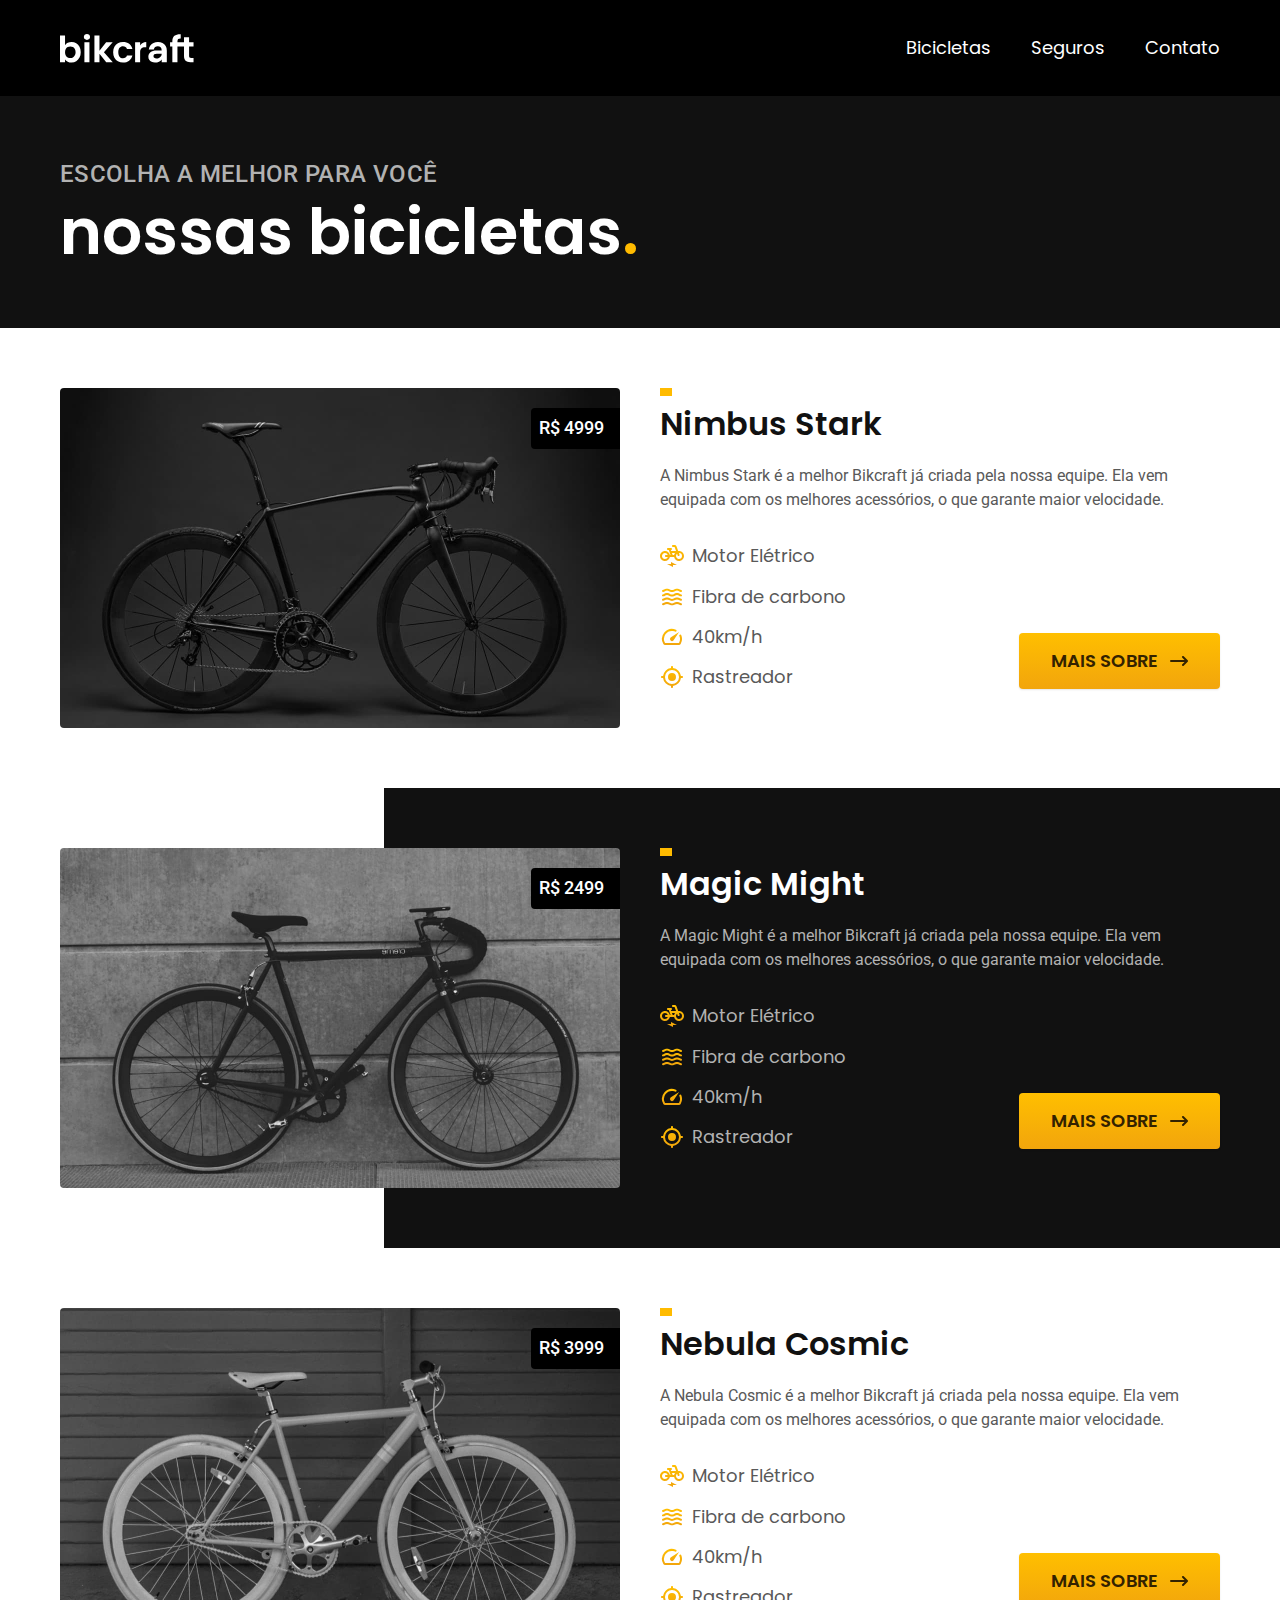
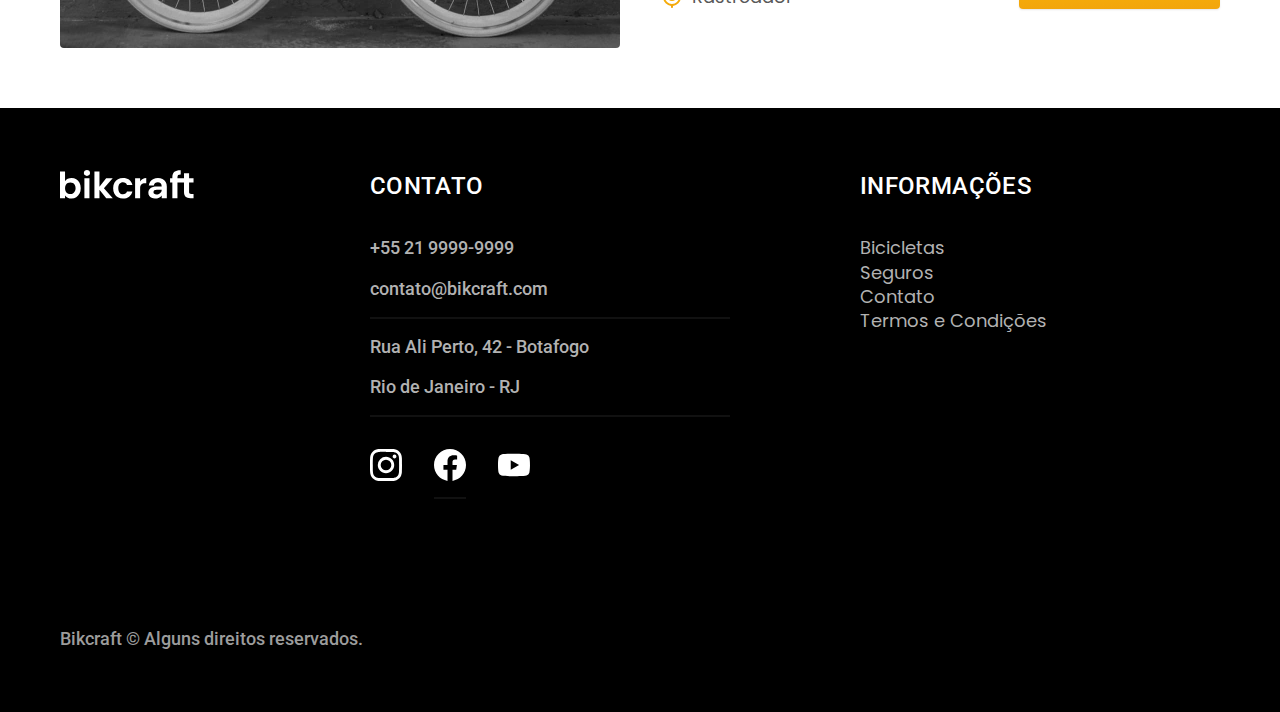
==== bicicletas.html @ e7eab982 "bicicletas-seguros" ====
<!DOCTYPE html>
<html lang="pt-BR">

<head>
  <meta charset="UTF-8">
  <meta name="viewport" content="width=device-width, initial-scale=1.0">
  <title>Bicicletas | Bikcraft - Bicicletas</title>
  <meta name="description" content="Bicicletas elétricas.">
  <link rel="stylesheet" href="./css/style.css">

  <link rel="preconnect" href="https://fonts.googleapis.com">
  <link rel="preconnect" href="https://fonts.gstatic.com" crossorigin>
  <link href="https://fonts.googleapis.com/css2?family=Merriweather:ital,wght@1,900&family=Poppins:wght@400;600&family=Roboto:wght@400;500&display=swap" rel="stylesheet">
</head>

<body id="bicicletas">
  <header class="header-bg">
    <div class="header container">
      <a href="./">
        <img src="./img/bikcraft.svg" alt="Bikcraft Logo"">
    </a>

    <nav aria-label=" primaria">
        <ul class="header-menu cor-0 font-1-m">
          <li><a href="./bicicletas.html">Bicicletas</a></li>
          <li><a href="./seguros.html">Seguros</a></li>
          <li><a href="./contato.html">Contato</a></li>
        </ul>
        </nav>
    </div>
  </header>

  <main>
    <div class="titulo-bg">
      <div class="titulo container">
        <p class="font-2-l-b cor-5">Escolha a melhor para você</p>
        <h1 class="font-1-xxl cor-0">nossas bicicletas<span class="cor-p1">.</span></h1>
      </div>
    </div>

    <div class="bicicletas container">
      <div class="bicicletas-imagem">
        <img src="./img/bicicletas/nimbus.jpg" alt="Bicicleta preta">
        <span class="font-2-m cor-0">R$ 4999</span>
      </div>
      <div class="bicicletas-conteudo">
        <h2 class="font-1-xl">Nimbus Stark</h2>
        <p class="font-2-s cor-8">A Nimbus Stark é a melhor Bikcraft já criada pela nossa equipe. Ela vem equipada com os melhores acessórios, o que garante maior velocidade.</p>
        <ul class="font-1-m cor-8">
          <li>
            <img src="./img/icones/eletrica.svg" alt="">
            Motor Elétrico
          </li>
          <li>
            <img src="./img/icones/carbono.svg" alt="">
            Fibra de carbono
          </li>
          <li>
            <img src="./img/icones/velocidade.svg" alt="">
            40km/h
          </li>
          <li>
            <img src="./img/icones/rastreador.svg" alt="">
            Rastreador
          </li>
        </ul>
        <a href="./bicicletas/nimbus.html" class="botao seta">Mais sobre</a>
      </div>
    </div>

    <div class="bicicletas-bg">
      <div class="bicicletas container">
        <div class="bicicletas-imagem">
          <img src="./img/bicicletas/magic.jpg" alt="Bicicleta preta">
          <span class="font-2-m cor-0">R$ 2499</span>
        </div>
        <div class="bicicletas-conteudo">
          <h2 class="font-1-xl cor-0">Magic Might</h2>
          <p class="font-2-s cor-5">A Magic Might é a melhor Bikcraft já criada pela nossa equipe. Ela vem equipada com os melhores acessórios, o que garante maior velocidade.</p>
          <ul class="font-1-m cor-5">
            <li>
              <img src="./img/icones/eletrica.svg" alt="">
              Motor Elétrico
            </li>
            <li>
              <img src="./img/icones/carbono.svg" alt="">
              Fibra de carbono
            </li>
            <li>
              <img src="./img/icones/velocidade.svg" alt="">
              40km/h
            </li>
            <li>
              <img src="./img/icones/rastreador.svg" alt="">
              Rastreador
            </li>
          </ul>
          <a href="./bicicletas/magic.html" class="botao seta">Mais sobre</a>
        </div>
      </div>
    </div>

    <div class="bicicletas container">
      <div class="bicicletas-imagem">
        <img src="./img/bicicletas/nebula.jpg" alt="Bicicleta branca">
        <span class="font-2-m cor-0">R$ 3999</span>
      </div>
      <div class="bicicletas-conteudo">
        <h2 class="font-1-xl">Nebula Cosmic</h2>
        <p class="font-2-s cor-8">A Nebula Cosmic é a melhor Bikcraft já criada pela nossa equipe. Ela vem equipada com os melhores acessórios, o que garante maior velocidade.</p>
        <ul class="font-1-m cor-8">
          <li>
            <img src="./img/icones/eletrica.svg" alt="">
            Motor Elétrico
          </li>
          <li>
            <img src="./img/icones/carbono.svg" alt="">
            Fibra de carbono
          </li>
          <li>
            <img src="./img/icones/velocidade.svg" alt="">
            40km/h
          </li>
          <li>
            <img src="./img/icones/rastreador.svg" alt="">
            Rastreador
          </li>
        </ul>
        <a href="./bicicletas/nebula.html" class="botao seta">Mais sobre</a>
      </div>
    </div>

  </main>

  <footer class="footer-bg">
    <div class="footer container">
      <img src="./img/bikcraft.svg" alt="">
      <div class="footer-contato">
        <h3 class="font-2-l-b cor-0">Contato</h3>
        <ul class="font-2-m cor-5">
          <li><a href="tel:+552199999999">+55 21 9999-9999</a></li>
          <li><a href="mailto:contato@bikcraft.com">contato@bikcraft.com</a></li>
          <li>
            <p>Rua Ali Perto, 42 - Botafogo</p>
          </li>
          <li>
            <p>Rio de Janeiro - RJ</p>
          </li>
        </ul>
        <ul class="footer-redes">
          <li><a href=""><img src="./img/redes/instagram.svg" alt="Instagram"></a></li>
          <li><a href=""><img src="./img/redes/facebook.svg" alt="Facebook"></a></li>
          <li><a href=""><img src="./img/redes/youtube.svg" alt="Youtube"></a></li>
        </ul>
      </div>
      <div class="footer-informações">
        <h3 class="font-2-l-b cor-0">Informações</h3>
        <nav aria-label="secundario">
          <ul class="font-1-m cor-5">
            <li><a href="./bicicletas.html">Bicicletas</a></li>
            <li><a href="./seguros.html">Seguros</a></li>
            <li><a href="./contato.html">Contato</a></li>
            <li><a href="./termos.html">Termos e Condições</a></li>
          </ul>
        </nav>
      </div>
      <p class="font-2-m cor-6 footer-copy">Bikcraft © Alguns direitos reservados.</p>
    </div>
  </footer>

</body>

</html>
---- css/style.css ----
@import './global/global.css';
@import './utilidades/tipografia.css';
@import './utilidades/cores.css';
@import './global/header.css';
@import './global/footer.css';
/*Utilidades*/
@import './utilidades/componentes.css';
/*Home*/
@import './home/introducao.css';
@import './home/tecnologia.css';
@import './home/parceiros.css';
@import './home/depoimento.css';
/*Biciletas*/
@import './bicicletas/bicicletas-lista.css';
@import './bicicletas/bicicletas.css';
/*Seguros*/
@import './seguros/seguros.css';
@import './seguros/vantagens.css';
@import './seguros/perguntas.css';
/*termos*/
@import './termos/termos.css';
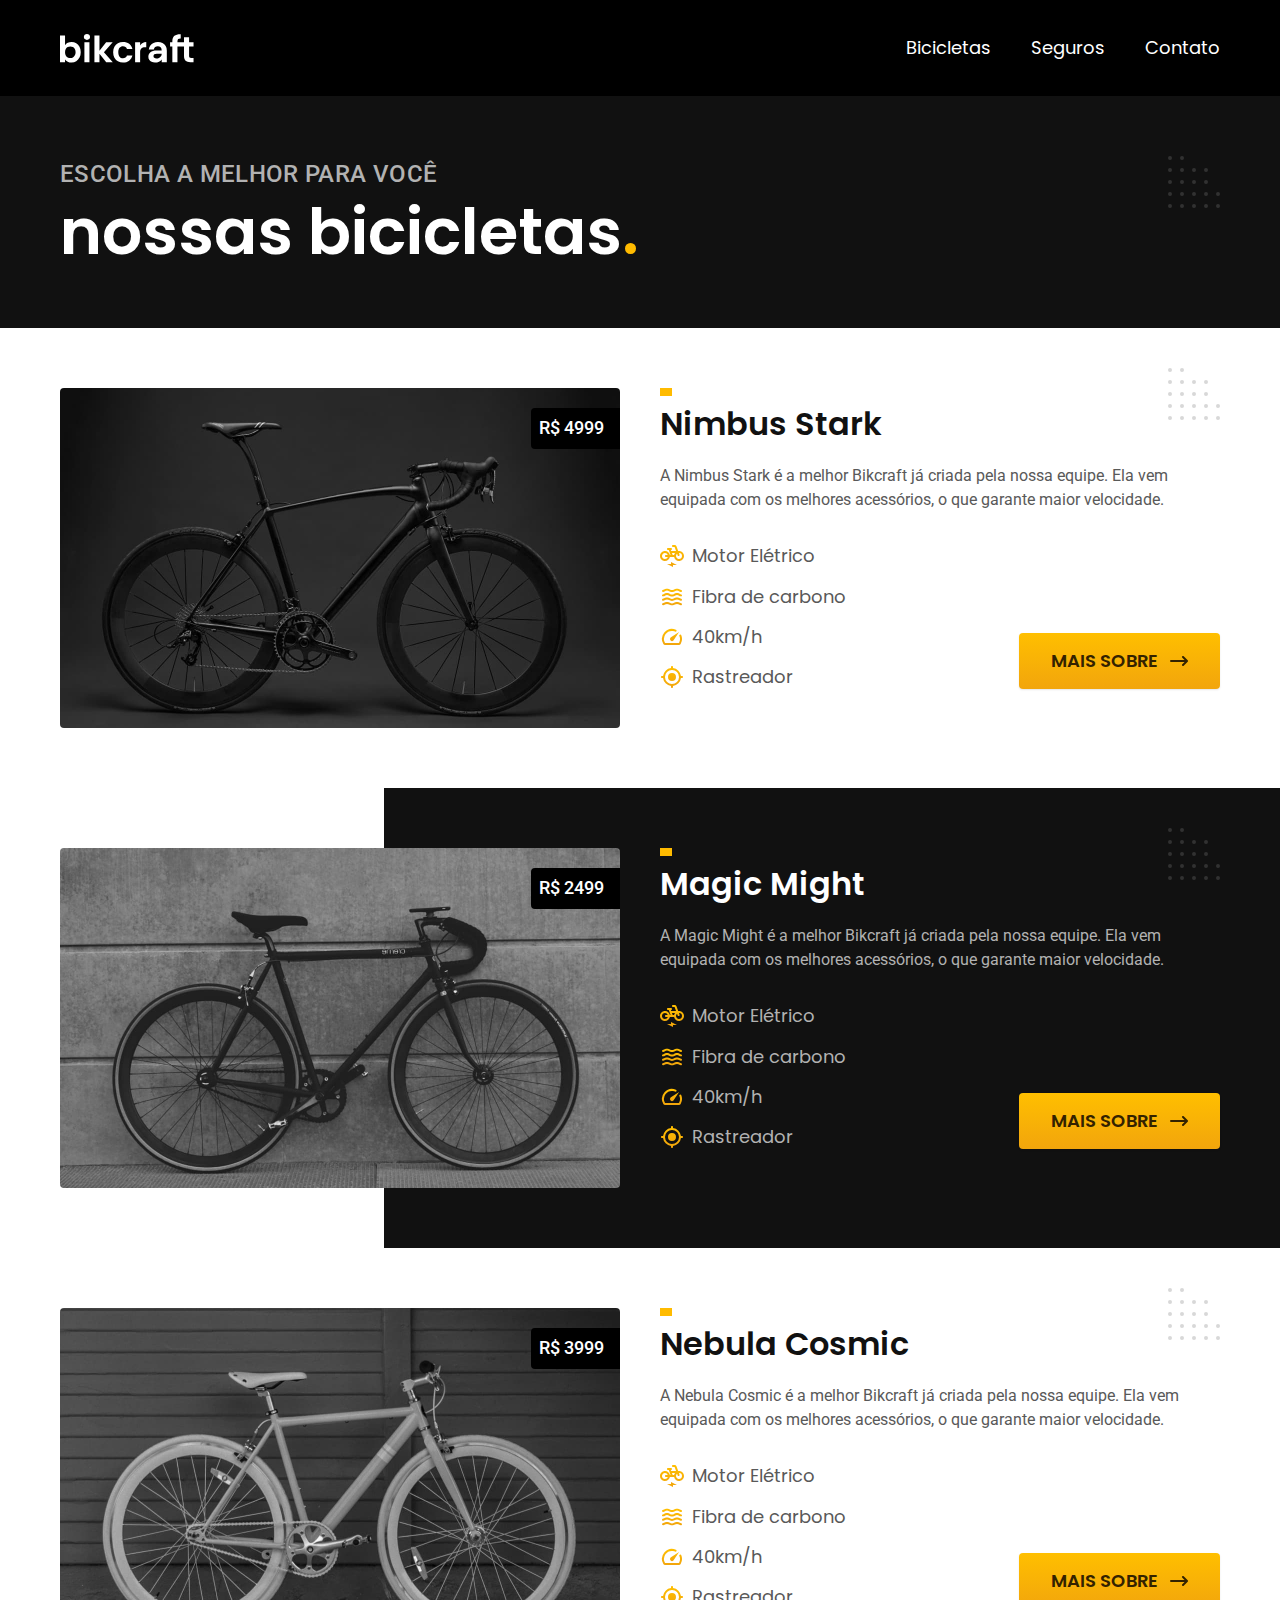
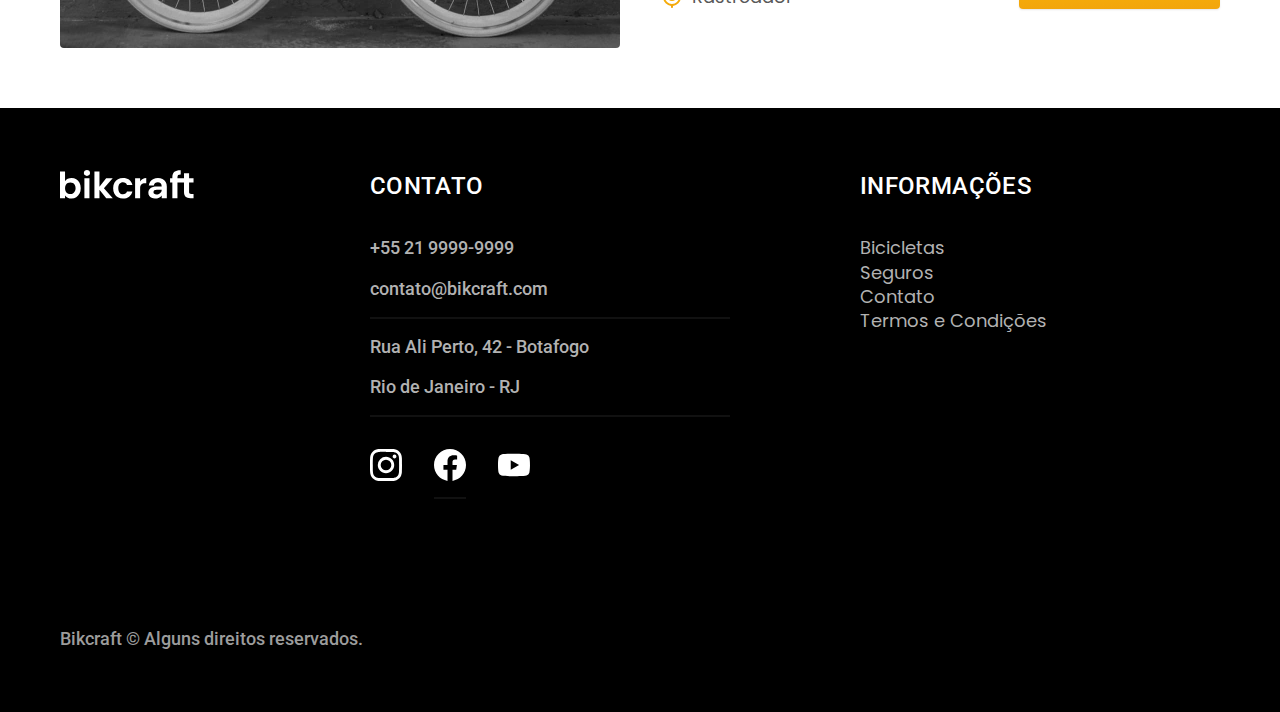
==== commit e77e443f: "fim-do-html" ====
--- a/bicicletas.html
+++ b/bicicletas.html
@@ -6,8 +6,8 @@
   <meta name="viewport" content="width=device-width, initial-scale=1.0">
   <title>Bicicletas | Bikcraft - Bicicletas</title>
   <meta name="description" content="Bicicletas elétricas.">
+  <link rel="preload" href="./css/style.css" as="style">
   <link rel="stylesheet" href="./css/style.css">
-
   <link rel="preconnect" href="https://fonts.googleapis.com">
   <link rel="preconnect" href="https://fonts.gstatic.com" crossorigin>
   <link href="https://fonts.googleapis.com/css2?family=Merriweather:ital,wght@1,900&family=Poppins:wght@400;600&family=Roboto:wght@400;500&display=swap" rel="stylesheet">
@@ -17,7 +17,7 @@
   <header class="header-bg">
     <div class="header container">
       <a href="./">
-        <img src="./img/bikcraft.svg" alt="Bikcraft Logo"">
+        <img src="./img/bikcraft.svg" alt="Bikcraft Logo" width="136" height="32">
     </a>
 
     <nav aria-label=" primaria">
@@ -40,7 +40,7 @@
 
     <div class="bicicletas container">
       <div class="bicicletas-imagem">
-        <img src="./img/bicicletas/nimbus.jpg" alt="Bicicleta preta">
+        <img src="./img/bicicletas/nimbus.jpg" alt="Bicicleta preta" width="1120" height="680">
         <span class="font-2-m cor-0">R$ 4999</span>
       </div>
       <div class="bicicletas-conteudo">
@@ -48,19 +48,19 @@
         <p class="font-2-s cor-8">A Nimbus Stark é a melhor Bikcraft já criada pela nossa equipe. Ela vem equipada com os melhores acessórios, o que garante maior velocidade.</p>
         <ul class="font-1-m cor-8">
           <li>
-            <img src="./img/icones/eletrica.svg" alt="">
+            <img src="./img/icones/eletrica.svg" alt="" width="32" height="32">
             Motor Elétrico
           </li>
           <li>
-            <img src="./img/icones/carbono.svg" alt="">
+            <img src="./img/icones/carbono.svg" alt="" width="32" height="32">
             Fibra de carbono
           </li>
           <li>
-            <img src="./img/icones/velocidade.svg" alt="">
+            <img src="./img/icones/velocidade.svg" alt="" width="32" height="32">
             40km/h
           </li>
           <li>
-            <img src="./img/icones/rastreador.svg" alt="">
+            <img src="./img/icones/rastreador.svg" alt="" width="32" height="32">
             Rastreador
           </li>
         </ul>
@@ -71,7 +71,7 @@
     <div class="bicicletas-bg">
       <div class="bicicletas container">
         <div class="bicicletas-imagem">
-          <img src="./img/bicicletas/magic.jpg" alt="Bicicleta preta">
+          <img src="./img/bicicletas/magic.jpg" alt="Bicicleta preta" width="1120" height="680">
           <span class="font-2-m cor-0">R$ 2499</span>
         </div>
         <div class="bicicletas-conteudo">
@@ -79,19 +79,19 @@
           <p class="font-2-s cor-5">A Magic Might é a melhor Bikcraft já criada pela nossa equipe. Ela vem equipada com os melhores acessórios, o que garante maior velocidade.</p>
           <ul class="font-1-m cor-5">
             <li>
-              <img src="./img/icones/eletrica.svg" alt="">
+              <img src="./img/icones/eletrica.svg" alt="" width="32" height="32">
               Motor Elétrico
             </li>
             <li>
-              <img src="./img/icones/carbono.svg" alt="">
+              <img src="./img/icones/carbono.svg" alt="" width="32" height="32">
               Fibra de carbono
             </li>
             <li>
-              <img src="./img/icones/velocidade.svg" alt="">
+              <img src="./img/icones/velocidade.svg" alt="" width="32" height="32">
               40km/h
             </li>
             <li>
-              <img src="./img/icones/rastreador.svg" alt="">
+              <img src="./img/icones/rastreador.svg" alt="" width="32" height="32">
               Rastreador
             </li>
           </ul>
@@ -102,7 +102,7 @@
 
     <div class="bicicletas container">
       <div class="bicicletas-imagem">
-        <img src="./img/bicicletas/nebula.jpg" alt="Bicicleta branca">
+        <img src="./img/bicicletas/nebula.jpg" alt="Bicicleta branca" width="1120" height="680">
         <span class="font-2-m cor-0">R$ 3999</span>
       </div>
       <div class="bicicletas-conteudo">
@@ -110,19 +110,19 @@
         <p class="font-2-s cor-8">A Nebula Cosmic é a melhor Bikcraft já criada pela nossa equipe. Ela vem equipada com os melhores acessórios, o que garante maior velocidade.</p>
         <ul class="font-1-m cor-8">
           <li>
-            <img src="./img/icones/eletrica.svg" alt="">
+            <img src="./img/icones/eletrica.svg" alt="" width="32" height="32">
             Motor Elétrico
           </li>
           <li>
-            <img src="./img/icones/carbono.svg" alt="">
+            <img src="./img/icones/carbono.svg" alt="" width="32" height="32">
             Fibra de carbono
           </li>
           <li>
-            <img src="./img/icones/velocidade.svg" alt="">
+            <img src="./img/icones/velocidade.svg" alt="" width="32" height="32">
             40km/h
           </li>
           <li>
-            <img src="./img/icones/rastreador.svg" alt="">
+            <img src="./img/icones/rastreador.svg" alt="" width="32" height="32">
             Rastreador
           </li>
         </ul>
@@ -134,7 +134,7 @@
 
   <footer class="footer-bg">
     <div class="footer container">
-      <img src="./img/bikcraft.svg" alt="">
+      <img src="./img/bikcraft.svg" alt="" width="136" height="32">
       <div class="footer-contato">
         <h3 class="font-2-l-b cor-0">Contato</h3>
         <ul class="font-2-m cor-5">
@@ -148,9 +148,9 @@
           </li>
         </ul>
         <ul class="footer-redes">
-          <li><a href=""><img src="./img/redes/instagram.svg" alt="Instagram"></a></li>
-          <li><a href=""><img src="./img/redes/facebook.svg" alt="Facebook"></a></li>
-          <li><a href=""><img src="./img/redes/youtube.svg" alt="Youtube"></a></li>
+          <li><a href=""><img src="./img/redes/instagram.svg" alt="Instagram" width="32" height="32"></a></li>
+          <li><a href=""><img src="./img/redes/facebook.svg" alt="Facebook" width="32" height="32"></a></li>
+          <li><a href=""><img src="./img/redes/youtube.svg" alt="Youtube" width="32" height="32"></a></li>
         </ul>
       </div>
       <div class="footer-informações">
--- a/css/style.css
+++ b/css/style.css
@@ -3,19 +3,36 @@
 @import './utilidades/cores.css';
 @import './global/header.css';
 @import './global/footer.css';
+
 /*Utilidades*/
 @import './utilidades/componentes.css';
+@import './utilidades/formulario.css';
+
 /*Home*/
 @import './home/introducao.css';
 @import './home/tecnologia.css';
 @import './home/parceiros.css';
 @import './home/depoimento.css';
+
 /*Biciletas*/
 @import './bicicletas/bicicletas-lista.css';
 @import './bicicletas/bicicletas.css';
+
+/*Bicicletas*/
+@import './bicicleta/bicicleta.css';
+@import './bicicleta/seguro.css';
+
 /*Seguros*/
 @import './seguros/seguros.css';
 @import './seguros/vantagens.css';
 @import './seguros/perguntas.css';
+
 /*termos*/
 @import './termos/termos.css';
+
+/*contato*/
+@import './contato/contato.css';
+@import './contato/lojas.css';
+
+/*orcamento*/
+@import './orcamento/orcamento.css';
--- a/css/style.css
+++ b/css/style.css
@@ -3,19 +3,36 @@
 @import './utilidades/cores.css';
 @import './global/header.css';
 @import './global/footer.css';
+
 /*Utilidades*/
 @import './utilidades/componentes.css';
+@import './utilidades/formulario.css';
+
 /*Home*/
 @import './home/introducao.css';
 @import './home/tecnologia.css';
 @import './home/parceiros.css';
 @import './home/depoimento.css';
+
 /*Biciletas*/
 @import './bicicletas/bicicletas-lista.css';
 @import './bicicletas/bicicletas.css';
+
+/*Bicicletas*/
+@import './bicicleta/bicicleta.css';
+@import './bicicleta/seguro.css';
+
 /*Seguros*/
 @import './seguros/seguros.css';
 @import './seguros/vantagens.css';
 @import './seguros/perguntas.css';
+
 /*termos*/
 @import './termos/termos.css';
+
+/*contato*/
+@import './contato/contato.css';
+@import './contato/lojas.css';
+
+/*orcamento*/
+@import './orcamento/orcamento.css';
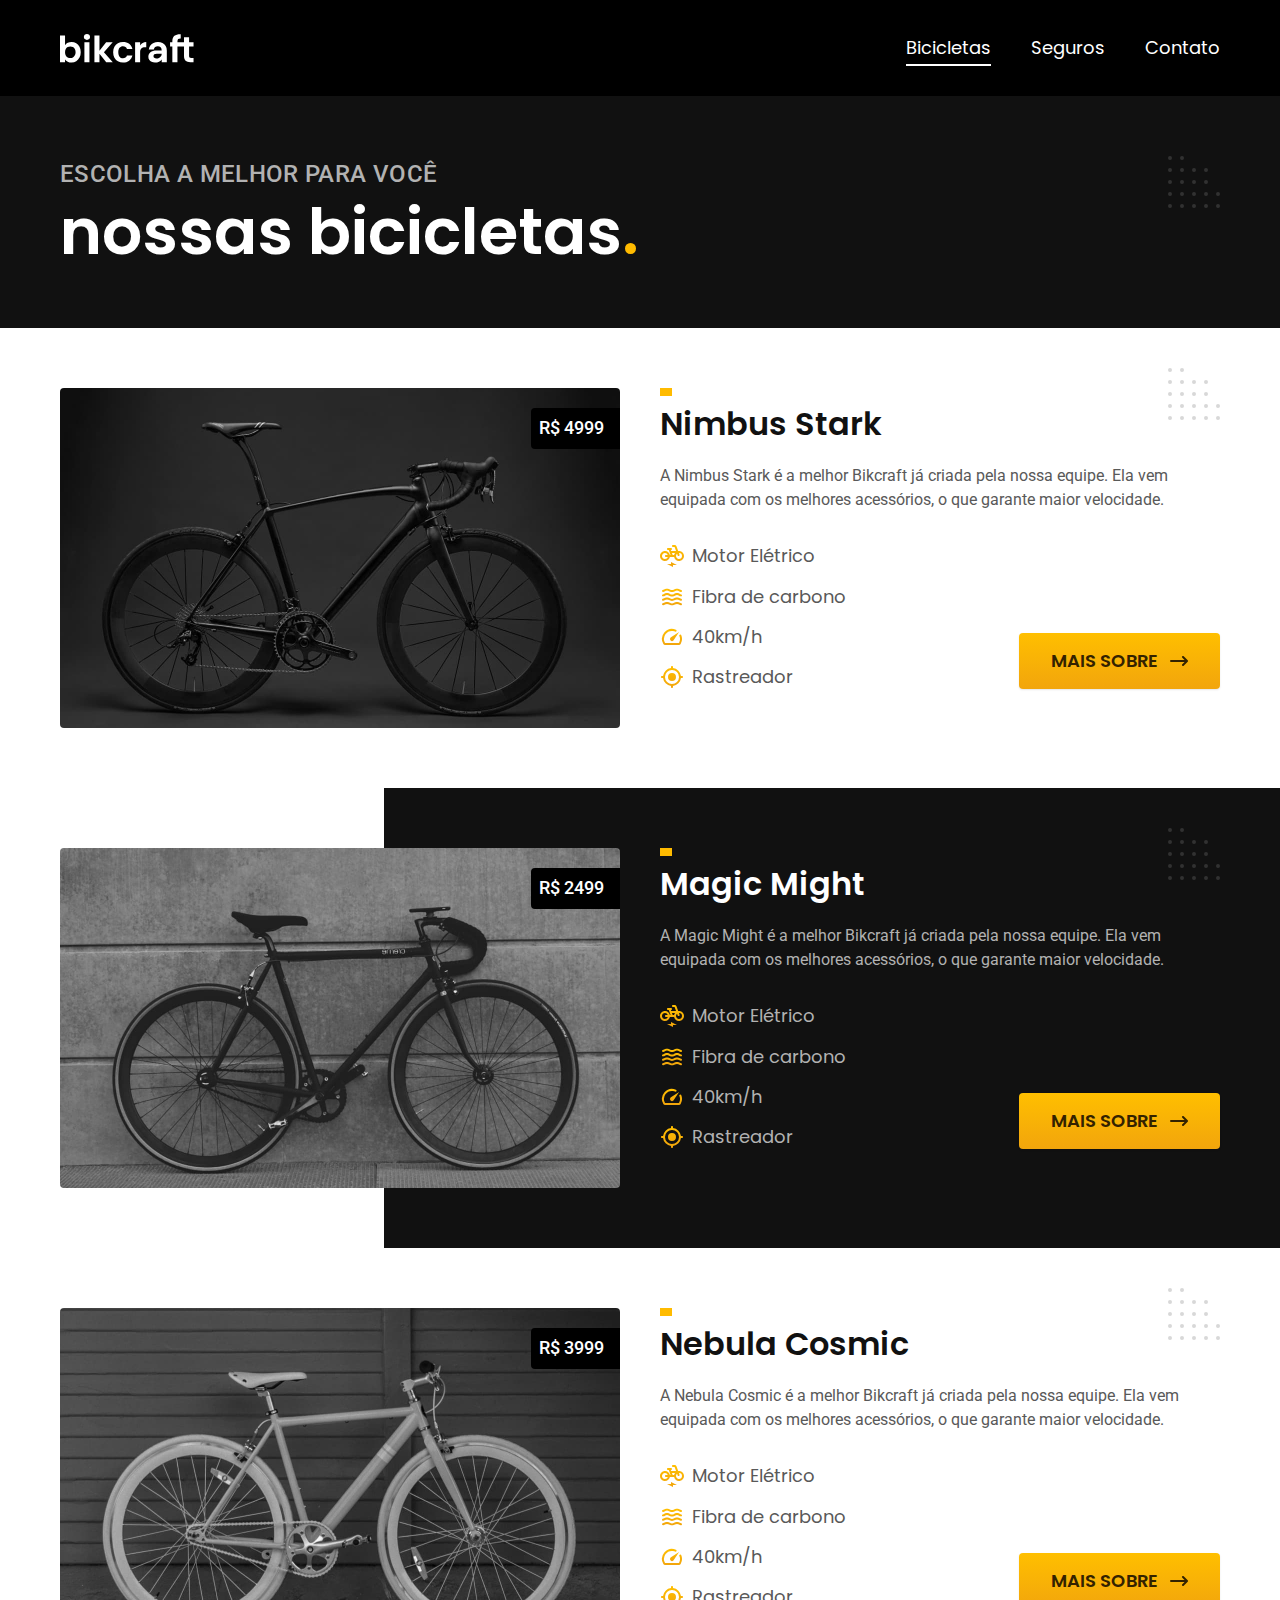
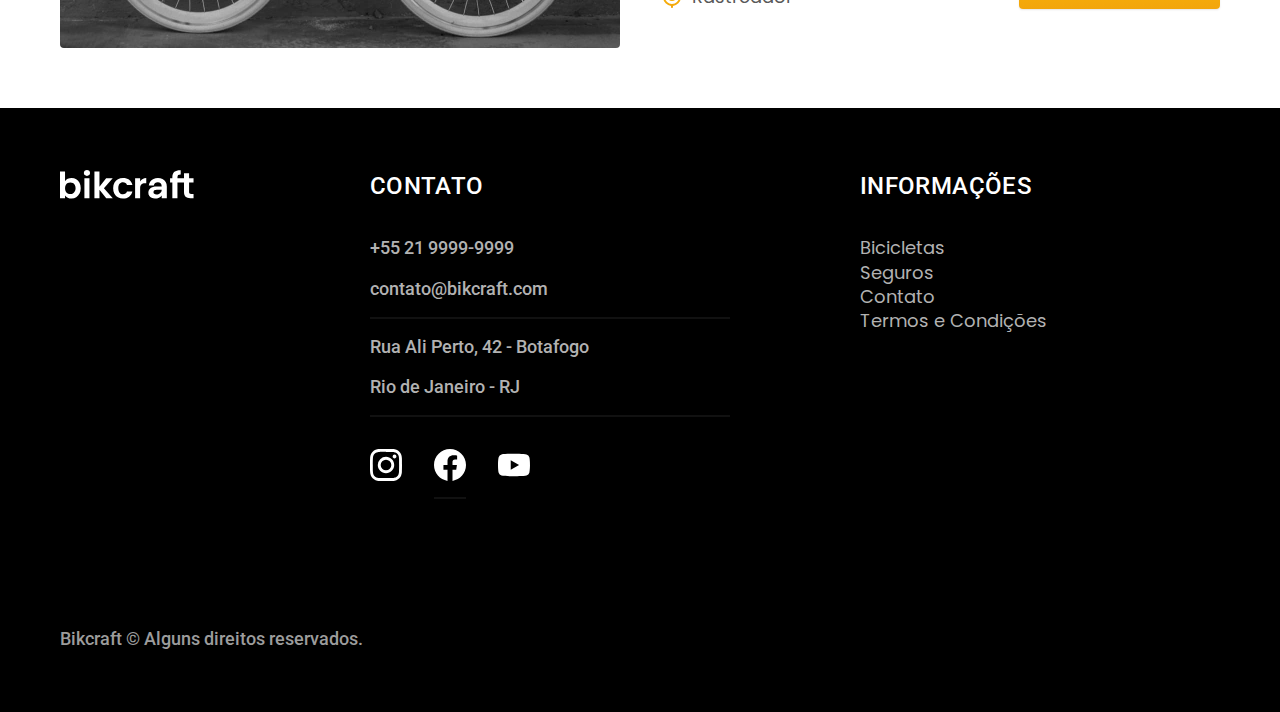
==== commit f7a7736a: "otimizado para producao" ====
--- a/bicicletas.html
+++ b/bicicletas.html
@@ -6,11 +6,13 @@
   <meta name="viewport" content="width=device-width, initial-scale=1.0">
   <title>Bicicletas | Bikcraft - Bicicletas</title>
   <meta name="description" content="Bicicletas elétricas.">
-  <link rel="preload" href="./css/style.css" as="style">
-  <link rel="stylesheet" href="./css/style.css">
+  <link rel="icon" href="./img/favicon.svg" type="image/svg+xml">
+  <link rel="preload" href="./css/style.min.css" as="style">
+  <link rel="stylesheet" href="./css/style.min.css">
   <link rel="preconnect" href="https://fonts.googleapis.com">
   <link rel="preconnect" href="https://fonts.gstatic.com" crossorigin>
   <link href="https://fonts.googleapis.com/css2?family=Merriweather:ital,wght@1,900&family=Poppins:wght@400;600&family=Roboto:wght@400;500&display=swap" rel="stylesheet">
+  <script>document.documentElement.classList.add('js');</script>
 </head>
 
 <body id="bicicletas">
@@ -18,15 +20,15 @@
     <div class="header container">
       <a href="./">
         <img src="./img/bikcraft.svg" alt="Bikcraft Logo" width="136" height="32">
-    </a>
+      </a>
 
-    <nav aria-label=" primaria">
+      <nav aria-label=" primaria">
         <ul class="header-menu cor-0 font-1-m">
           <li><a href="./bicicletas.html">Bicicletas</a></li>
           <li><a href="./seguros.html">Seguros</a></li>
           <li><a href="./contato.html">Contato</a></li>
         </ul>
-        </nav>
+      </nav>
     </div>
   </header>
 
@@ -168,6 +170,7 @@
     </div>
   </footer>
 
+  <script src="./js/script.js"></script>
 </body>
 
 </html>--- a/css/style.min.css
+++ b/css/style.min.css
@@ -0,0 +1 @@
+body{margin:0;font-family:Arial,Helvetica,sans-serif;color:#111}blockquote,dd,h1,h2,h3,h4,p,ul{margin:0;padding:0}ul{list-style:none}a{text-decoration:none;color:inherit}img{display:block;max-width:100%;height:auto}img[src$=".jpg"]{border-radius:4px}.font-1-xs{font:400 0.75rem/1.35 Poppins,sans-serif}.font-2-xs{font:400 0.875rem/1.43 Roboto,sans-serif}.font-1-s{font:400 1rem/1.5 Poppins,sans-serif}.font-2-s{font:400 1rem/1.5 Roboto,sans-serif}.font-1-m,.font-1-m-b{font:400 1.125rem/1.35 Poppins,sans-serif}.font-1-m-b{font-weight:600}.font-2-m{font:500 1.125rem/1.35 Roboto,sans-serif}.font-1-l{font:400 1.5rem/1.5 Poppins,sans-serif}.font-2-l,.font-2-l-b{font:400 1.5rem/1.5 Roboto,sans-serif}.font-2-l-b{font-weight:500;letter-spacing:.015em;text-transform:uppercase}.font-1-xl{font:600 2rem/1.25 Poppins,sans-serif}.font-2-xl{font:500 2rem/1.25 Roboto,sans-serif}.font-1-xxl{font:600 4rem/1.125 Poppins,sans-serif}@media (max-width:1200px){.font-1-xxl{font-size:3rem}.font-2-l,.font-2-l-b{font-size:1.125rem}}@media (max-width:800px){.font-1-xxl{font-size:2rem}.font-1-xl,.font-2-xl{font-size:1.5rem}}:root{--cor-0:#ffffff;--cor-1:#F7F7F7;--cor-2:#EDEDED;--cor-3:#DEDEDE;--cor-4:#CCCCCC;--cor-5:#b2b2b2;--cor-6:#9C9C9C;--cor-7:#717171;--cor-8:#595959;--cor-9:#404040;--cor-10:#2E2E2E;--cor-11:#111111;--cor-12:#000000;--cor-p1:#FFBB00;--cor-p2:#E4A30B;--cor-p3:#A66F00;--cor-p4:#664400;--cor-p5:#332200}.cor-0{color:var(--cor-0)}.cor-1{color:var(--cor-1)}.cor-2{color:var(--cor-2)}.cor-3{color:var(--cor-3)}.cor-4{color:var(--cor-4)}.cor-5{color:var(--cor-5)}.cor-6{color:var(--cor-6)}.cor-7{color:var(--cor-7)}.cor-8{color:var(--cor-8)}.cor-9{color:var(--cor-9)}.cor-10{color:var(--cor-10)}.cor-11{color:var(--cor-11)}.cor-12{color:var(--cor-12)}.cor-p1{color:var(--cor-p1)}.cor-p2{color:var(--cor-p2)}.cor-p3{color:var(--cor-p3)}.cor-p4{color:var(--cor-p4)}.cor-p5{color:var(--cor-p5)}.js .fadeInDown{transform:translate3d(0,-20px,0)}.js .fadeInUp{transform:translate3d(0,20px,0)}.js .fadeInRight{transform:translate3d(20px,0,0)}.js .fadeInLeft{transform:translate3d(-20px,0,0)}.js [data-anime]{opacity:0}.js .anime{opacity:1;transform:none;transition:transform .8s,opacity .8s}.header-bg{background-color:var(--cor-12)}.header{display:flex;justify-content:space-between;flex-wrap:wrap;gap:20px;align-items:center;padding-top:20px;padding-bottom:20px}.header-menu{display:flex;flex-wrap:wrap;gap:40px}.header-menu a{display:inline-block;padding:16px 0;position:relative}.header-menu a:after{content:"";display:block;width:0;height:2px;background:var(--cor-0);margin-top:4px;transition:.3s;position:absolute}.header-menu a.ativo::after,.header-menu a:hover::after{width:100%}@media (max-width:800px){.header-menu{gap:20px}.header-menu a{background-color:var(--cor-11);padding:12px 16px;border-radius:4px}.header-menu a:hover{background-color:var(--cor-10)}.header a:after{display:none}}@media (max-width:600px){.header-menu{gap:12px}.header-menu a{padding:8px 12px;font-size:.875}}.footer-bg{background:var(--cor-12)}.footer{display:grid;grid-template-columns:3fr 5fr 4fr;gap:40px;padding-top:60px;padding-bottom:60px}.footer h3{margin-bottom:32px}.footer-contato ul{margin-bottom:32px}.footer-contato li{margin-bottom:16px}.footer-contato li:nth-child(2n)::after{content:"";display:block;max-width:360px;height:2px;background-color:var(--cor-11);margin-top:16px}.footer-redes{display:flex;gap:32px}.footer a:hover{color:var(--cor-0)}.footer-copy{grid-column:1/-1;margin-top:40px}@media (max-width:800px){.footer>img{display:none}.footer{grid-template-columns:1fr 1fr}}@media (max-width:600px){.footer{grid-template-columns:1fr;gap:60px}.footer-copy{margin-top:0}}.container{box-sizing:border-box;padding-left:20px;padding-right:20px;max-width:1200px;margin-left:auto;margin-right:auto}.botao{display:inline-block;padding:16px 32px;background:linear-gradient(#ffbf00,#f2a50c);border-radius:4px;box-shadow:0 1px 2px rgba(0,0,0,.1);font:600 1.125rem/1.35 Poppins,sans-serif;text-transform:uppercase;color:var(--cor-p5);max-width:max-content;border:none;cursor:pointer}.botao:hover{background:linear-gradient(#ffb60d,#e59317)}.botao.secundario{background:var(--cor-10);color:var(--cor-2)}.botao.secundario:hover{background:var(--cor-9)}.botao.seta{display:flex;align-items:center}.botao.seta::after{content:"";display:inline-block;width:18px;height:10px;margin-left:12px;background-image:url('../img/icones/seta.svg');transition:transform .2s}.botao.seta:hover::after{transform:translateX(4px)}@media (max-width:600px){.botao{padding:12px 16px;font-size:1rem}}.link{display:inline-block;color:var(--cor-p1);font:500 1.5rem/1.5 Poppins,sans-serif;text-transform:uppercase}.link::after{content:"";display:block;width:100%;height:4px;background-color:currentColor}.link:hover{color:var(--cor-0)}.titulo-bg{padding-top:60px;padding-bottom:60px;background-color:var(--cor-11)}.titulo{background:url("../img/dec/top-right.svg") no-repeat top right 20px}.titulo p{margin-bottom:4px}@media (max-width:800px){.titulo{padding-top:40px;padding-bottom:40px}.titulo p{font-size:1rem;text-transform:lowercase;font-weight:400}}.form{display:grid;grid-template-columns:1fr 1fr;gap:20px}.form label{display:block;font:600 1rem/1.5 Poppins,sans-serif;margin-bottom:4px}.form .col-2{grid-column:span 2}.form input[type=email],.form input[type=text],.form textarea{font:400 1rem/1.5 Roboto,arial;background:var(--cor-1);border:1px solid var(--cor-2);padding:12px;border-radius:4px;width:100%;box-sizing:border-box}.form input[type=email]:focus,.form input[type=text]:focus,.form textarea:focus{outline:0;border-color:var(--cor-p1);background:var(--cor-0);box-shadow:0 0 2px #fea}@media (max-width:600px){.form{grid-template-columns:1fr}.form .col-2{grid-column:1}}.introducao-bg{background:var(--cor-12) url("../img/dec/bottom-left.svg") no-repeat bottom 160px left 20px;color:var(--cor-0);box-shadow:inset 0 -120px var(--cor-0)}.introducao{display:grid;grid-template-columns:1fr 1fr;gap:0 40px}.introducao-conteudo{align-self:flex-end;padding-bottom:200px}.introducao img{height:100%;width:100%;object-fit:cover;border-radius:4px}.introducao h1{margin-bottom:32px}.introducao p{color:var(--cor-5);margin-bottom:20px}@media (max-width:800px){.introducao-bg{background-color:var(--cor-11);padding-top:40px;box-sizing:inset 0 -60px var(--cor-0)}.introducao{grid-template-columns:1fr;gap:32px}.introducao-conteudo{padding-bottom:0}.introducao h1{margin-bottom:16px}.introducao img{height:300px;width:100%}}.tecnologia-bg{background:var(--cor-11);color:var(--cor-5);box-shadow:inset 0 80px var(--cor-0),inset 0 -80px var(--cor-0)}.tecnologia{display:grid;grid-template-columns:1fr 1fr;gap:40px}.tecnologia-imagem img{width:100%;height:100%;object-fit:cover;object-position:left}.tecnologia-conteudo{padding-top:160px;padding-bottom:160px}.tecnologia-conteudo>span{display:block;margin-bottom:20px}.tecnologia-conteudo h2{margin-bottom:32px}.tecnologia-conteudo>p{margin-bottom:20px}.tecnologia a{margin-bottom:80px}.tecnologia-vantagens{display:flex;gap:40px}.tecnologia-vantagens h3{margin-bottom:8px;width:max-content}.tecnologia-vantagens img{width:24px;margin-bottom:8px}@media (max-width:800px){.tecnologia-bg{box-shadow:initial}.tecnologia{grid-template-columns:1fr}.tecnologia-conteudo{padding-top:60px;padding-bottom:60px}.tecnologia-imagem{display:none}.tecnologia a{margin-bottom:60px}}@media (max-width:600px){.tecnologia-vantagens{flex-direction:column}}.parceiros{padding-top:60px;padding-bottom:120px}.parceiros h2{margin-bottom:60px;padding-left:20px}.parceiros ul{padding:0 20px;max-width:1400px;display:grid;grid-template-columns:repeat(4,1fr);margin:0 auto}.parceiros li{display:flex;padding:32px;border-left:2px solid var(--cor-2)}.parceiros img{margin:auto}.parceiros li:first-child,.parceiros li:nth-child(5){border-left:none}.parceiros li:nth-child(n+5){border-top:2px solid var(--cor-2)}@media (max-width:800px){.parceiros{padding-bottom:60px}.parceiros li{padding:20px}.parceiros h2{margin-bottom:20px}.parceiros ul{grid-template-columns:repeat(2,1fr)}.parceiros li:nth-child(n+3){border-top:2px solid var(--cor-2)}.parceiros li:nth-child(odd){border-left:none}}.depoimento{display:grid;grid-template-columns:1fr 1fr;background-color:var(--cor-p1);overflow:hidden}.depoimento img{width:100%;height:100%;object-fit:cover;border-radius:0}.depoimento-conteudo{padding:40px 40px 80px 80px;align-self:flex-end;background:url("../img/dec/bottom-right-p.svg") no-repeat bottom 40px right 40px}.depoimento-conteudo p{max-width:32ch;font-family:Merriweather,serif;font-style:italic;font-weight:900;margin-bottom:32px;position:relative}.depoimento-conteudo p::after,.depoimento-conteudo p::before{font-size:5rem;color:var(--cor-p2);position:absolute}.depoimento-conteudo p::before{content:'“';left:-50px;top:-20px}.depoimento-conteudo p::after{content:'”'}@media (min-width:1200px){.depoimento img{max-height:520px}}@media (max-width:800px){.depoimento{grid-template-columns:1fr;text-align:center}.depoimento img{max-height:200px}.depoimento-conteudo{padding:40px 20px;justify-self:center}}.bicicleta-lista{padding:60px 0 120px 0}.bicicleta-lista h2{margin-bottom:40px}.bicicleta-lista ul{display:flex;gap:40px;padding:0 20px 20px 20px;max-width:1400px;margin:0 auto;overflow-x:auto}.bicicleta-lista li{flex:1;min-width:280px}.bicicleta-lista a{display:block}.bicicleta-lista img{margin-bottom:16px}.bicicleta-lista h3{margin-bottom:8px;display:flex;align-items:center}.bicicleta-lista h3::before{display:inline-block;content:"";width:12px;height:8px;background:var(--cor-p1);margin-right:8px;transition:width .2s}.bicicleta-lista a:hover h3::before{width:24px}.bicicleta-lista li span{margin-left:20px}@media (max-width:800px){.bicicleta-lista{padding-bottom:60px}.bicicleta-lista ul{gap:20px}}.bicicletas-bg{background:linear-gradient(to right,var(--cor-0) 30%,var(--cor-11) 0)}.bicicletas{display:grid;grid-template-columns:1fr 1fr;gap:40px;padding-top:60px;padding-bottom:60px;background:url("../img/dec/top-right.svg") no-repeat top 40px right 20px}.bicicletas-imagem{position:relative}.bicicletas-imagem span{display:inline block;position:absolute;top:20px;right:0;background-color:var(--cor-12);padding:8px 16px 8px 8px;border-radius:4px 0 0 4px}.bicicletas-conteudo{display:grid;grid-template-columns:1fr auto;align-content:start}.bicicletas h2,.bicicletas p{grid-column:1/-1}.bicicletas h2{margin-bottom:20px}.bicicletas h2::before{content:"";display:block;width:12px;height:8px;background-color:var(--cor-p1);margin-bottom:8px}.bicicletas p{margin-bottom:32px}.bicicletas a{align-self:flex-end}.bicicletas li{display:flex;align-items:center}.bicicletas li+li{margin-top:16px}.bicicletas-conteudo img{width:24px;margin-right:8px}#bicicleta .bicicleta-lista h2{margin-left:20px}@media (max-width:800px){.bicicletas-bg{background:var(--cor-11)}.bicicletas{grid-template-columns:1fr;gap:20px;padding-top:40px;padding-bottom:40px}}@media (max-width:600px){.bicicletas-conteudo{grid-template-columns:1fr}.bicicletas ul{margin-bottom:32px}.bicicletas a{place-self:start}}.bicicleta{display:grid;grid-template-columns:1fr 1fr;align-items:start;gap:40px;padding-top:60px;padding-bottom:60px}#bicicleta .titulo p{text-transform:uppercase}.bicicleta-imagens{display:flex;flex-wrap:wrap;gap:20px}.bicicleta-imagens img{flex:1;min-width:200px}.bicicleta-imagens img:first-child{min-width:100%}.bicicleta-conteudo>p{margin-bottom:32px}.bicicleta-comprar{display:grid;grid-template-columns:max-content auto;align-items:center;justify-items:start;gap:8px 12px;margin-bottom:40px}.bicicleta-comprar a{grid-row:span 2}.bicicleta-comprar span{display:flex;align-items:center;gap:8px;background-color:var(--cor-12);padding:4px 8px;border-radius:4px}.bicicleta-conteudo h2{text-transform:uppercase;letter-spacing:.15em;margin-bottom:12px}.bicicleta-ficha,.bicicleta-informacoes{padding:32px;background-color:var(--cor-12);border-radius:4px}.bicicleta-informacoes{margin-bottom:40px;display:grid;grid-template-columns:1fr 1fr;gap:32px}.bicicleta-informacoes img{width:24px;margin-bottom:8px}.bicicleta-informacoes h3{margin-bottom:8px}.bicicleta-ficha li{padding:4px 0;display:flex;justify-content:space-between;border-bottom:1px solid var(--cor-11)}.bicicleta-ficha li:last-child{border:none}.bicicleta-ficha span{color:var(--cor-6)}@media (max-width:800px){.bicicleta{grid-template-columns:1fr;padding-top:40px;padding-bottom:40px}.bicicleta-imagens{grid-row:2}}@media (max-width:400px){.bicicleta-informacoes{grid-template-columns:1fr}.bicicleta-comprar{grid-template-columns:1fr}}.seguro-bg{background-color:var(--cor-11);box-shadow:inset 0 120px var(--cor-0),inset 0 -120px var(--cor-12)}.seguro{display:grid;grid-template-columns:1fr 1fr;gap:40px}.seguro-imagem img{width:100%;height:100%;object-fit:cover}.seguro-conteudo{padding-top:180px;padding-bottom:180px}.seguro h2{margin-bottom:32px}.seguro p{margin-bottom:20px}@media (max-width:800px){.seguro-bg{box-shadow:inset 0 -60px var(--cor-12)}.seguro{grid-template-columns:1fr}.seguro-conteudo{grid-row:1;padding-top:40px;padding-bottom:0}}.seguros-bg{background-color:var(--cor-11)}.seguros{padding-top:60px;padding-bottom:60px;display:grid;grid-template-columns:1fr 1fr;gap:40px;align-items:center}#seguros .seguros{padding-top:0}.seguros h2{grid-column:1/-1}.seguros-item{background-color:var(--cor-12);padding:32px 32px 32px 60px;display:grid;grid-template-columns:1fr auto;border-radius:4px}.seguros-item h3{margin-bottom:40px}.seguros-item span{grid-column:2}.seguros-item span{grid-column:2;display:block;text-align:right}.seguros-item ul{grid-column:1/-1;margin-bottom:32px}.seguros-item li{display:flex;align-items:center;position:relative}.seguros-item li+li{margin-top:20px}.seguros-item li::before{content:"";display:inline-block;width:13px;height:9px;background-image:url(../img/icones/lista.svg);position:absolute;left:-21px}.seguros-item a{grid-column:1/-1}@media (max-width:800px){.seguros{grid-template-columns:1fr}}.vantagens-bg{background-color:var(--cor-12)}.vantagens{padding-top:120px;padding-bottom:120px}.vantagens h2{margin-bottom:60px}.vantagens ul{display:grid;grid-template-columns:repeat(auto-fit,minmax(280px,max-content));gap:40px 80px}.vantagens h3,.vantagens img{margin-bottom:8px}@media (max-width:800px){.vantagens{padding-top:60px;padding-bottom:60px}.vantagens h2{margin-bottom:40px}.vantagens ul{gap:20px}}.perguntas{padding-bottom:120px;padding-top:120px}.perguntas dl>div{padding:20px;border-radius:4px}.perguntas dl>div:nth-child(odd){background:var(--cor-1)}.perguntas h2{margin-bottom:60px}.perguntas button{display:grid;grid-template-columns:auto 1fr auto;align-items:center;gap:8px;cursor:pointer;border:none;background:0 0;width:100%;text-align:left}.perguntas button::before{content:"";display:inline-block;width:12px;height:8px;background-color:var(--cor-p1)}.perguntas button::after{content:"";display:inline-block;width:14px;height:6px;background-image:url('../img/icones/seta-abrir.svg');transition:.3s}.perguntas button:hover::after,.perguntas button[aria-expanded=true]::after{transform:rotate(180deg)}.js .perguntas dd{display:none}.js .perguntas dd.ativa{display:block}.perguntas dd{padding-left:20px;padding-top:16px;max-width:80ch}@media (max-width:800px){.perguntas{padding-top:60px;padding-bottom:60px}.perguntas h2{margin-bottom:40px}}.termos{padding-top:80px;padding-bottom:80px}.termos h2{font-weight:600;margin-bottom:20px}.termos p+h2{margin-top:40px}.termos p{max-width:75ch;margin-bottom:24px}#contato{background:linear-gradient(var(--cor-11) 600px,var(--cor-1) 0)}.contato{display:grid;grid-template-columns:5fr 7fr}.contato-dados,.contato-formulario{padding:60px;box-shadow:0 1px 2px rgba(0,0,0,.1)}.contato-dados{background:var(--cor-12) url("../img/dec/bottom-left.svg") no-repeat bottom 20px left 20px;border-radius:5px 0 0 5px}.contato-formulario{background:var(--cor-0) url("../img/dec/bottom-right.svg") no-repeat bottom 20px right 20px;border-radius:0 5px 5px 0}.contato-dados h2{margin-bottom:60px}.contato-endereco{margin-bottom:32px;padding-left:28px;background:url("../img/icones/local.svg") no-repeat}.contato-endereco p{margin-bottom:8px}.contato-meios a{display:block;max-width:max-content;margin-bottom:8px;padding-left:28px}.contato-meios a:hover{color:var(--cor-0)}.contato-meios a:first-child{background:url("../img/icones/email.svg") no-repeat}.contato-meios a:nth-child(2){margin-bottom:32px}.contato-meios a:nth-child(3){background:url("../img/icones/telefone.svg") no-repeat;margin-bottom:60px}.contato-redes{display:flex;gap:32px;padding-left:28px}@media (max-width:800px){.contato{grid-template-columns:1fr}.contato-dados,.contato-formulario{padding:20px}.contato-dados{border-radius:5px 5px 0 0;background:var(--cor-12)}.contato-formulario{border-radius:0 0 5px 5px}.contato-dados h2,.contato-meios:nth-child(3){margin-bottom:32px}.contato-redes{margin-bottom:12px}}.lojas{display:grid;grid-template-columns:1fr 1fr;gap:0 40px;padding-top:120px;padding-bottom:120px}.lojas h2{grid-column:1/-1;margin-bottom:60px}.lojas h3{display:flex;align-items:center}.lojas h3::before{content:"";display:block;width:12px;height:8px;background-color:var(--cor-p1);margin-right:8px}.lojas img{border-radius:4px 4px 0 0}.lojas-item{border-radius:4px;background:var(--cor-0);box-shadow:0 1px 2px rgba(0,0,0,.1)}.lojas-conteudo{display:grid;grid-template-columns:1fr 1fr;gap:32px 16px;padding:30px}.lojas-conteudo h3,.lojas-tempo{grid-column:1/-1}.lojas-dados{display:grid;gap:8px;border-left:2px solid var(--cor-2);padding-left:12px}.lojas-tempo{display:flex;align-items:center;gap:8px}@media (max-width:800px){.lojas{gap:20px;padding-top:60px;padding-bottom:60px}.lojas h2{margin-bottom:32px}.lojas-conteudo{grid-template-columns:1fr}}@media (max-width:800px){.lojas{grid-template-columns:1fr}}#orcamento{background:linear-gradient(var(--cor-11) 600px,var(--cor-1) 0)}.orcamento{display:grid;grid-template-columns:5fr 7fr;padding-bottom:120px}.orcamento h2{text-transform:uppercase;position:relative;display:flex;align-items:center}.orcamento h2::before{content:"";display:inline-block;width:4px;height:8px;background-color:var(--cor-p1);position:absolute;left:-12px}.orcamento-dados,.orcamento-produto{padding:60px;box-shadow:0 1px 2px rgba(0,0,0,.1)}.orcamento-produto{border-radius:5px 0 0 5px;background:var(--cor-12) url("../img/dec/bottom-left.svg") no-repeat bottom 20px left 20px;display:grid;grid-template-columns:1fr 1fr;gap:20px;align-content:start}.orcamento-produto>*{grid-column:1/-1}.orcamento-produto>label{grid-column:initial}.orcamento-produto label{font:400 1rem/1.5 Poppins,sans-serif;color:var(--cor-4);background-color:var(--cor-10);padding:12px 16px;border-radius:4px;cursor:pointer;display:grid;grid-template-columns:auto 1fr auto;align-items:center;border:1px solid var(--cor-10)}.orcamento-produto input:checked+label{background:var(--cor-0);color:var(--cor-11)}.orcamento-produto label::before{content:"";display:inline-block;box-sizing:border-box;width:12px;height:12px;border:1px solid var(--cor-6);border-radius:50%;margin-right:8px}.orcamento-produto input:checked+label::before{border-color:var(--cor-7);box-shadow:inset 0 0 0 3px var(--cor-0),inset 0 0 0 6px var(--cor-7)}.orcamento-produto label:hover{background-color:var(--cor-9);border-color:var(--cor-9)}.orcamento-produto input:focus+label{box-shadow:0 0 0 2px var(--cor-p1);border-color:var(--cor-12)}.orcamento-produto label span{display:none}.orcamento-produto input:checked+label span{display:inline-block}.orcamento-produto input{opacity:0;position:absolute;pointer-events:none}.orcamento-dados{border-radius:0 5px 5px 0;background:var(--cor-0) url("../img/dec/bottom-right.svg") no-repeat bottom 20px right 20px}.orcamento-conteudo{display:none}.orcamento-conteudo h2,.orcamento-dados h2:nth-of-type(n+2){margin-top:20px}#bikcraft:checked~#orcamento-bikcraft,#seguro:checked~#orcamento-seguro{display:grid;gap:20px}.orcamento-detalhes{display:none;background:var(--cor-0);padding:20px;grid-template-columns:1fr 1fr;border-radius:4px;align-items:center}.orcamento-detalhes li{display:flex;align-items:center;margin-bottom:8px}.orcamento-detalhes li img{width:16px;margin-right:8px}.orcamento-produto input:checked+label+.orcamento-detalhes{display:grid}@media (max-width:1200px){.orcamento-dados,.orcamento-produto{padding:32px}}@media (max-width:800px){.orcamento{grid-template-columns:1fr}.orcamento-produto{border-radius:5px 5px 0 0;background:var(--cor-12)}.orcamento-dados{border-radius:0 0 5px 5px}}@media (max-width:400px){.orcamento-produto{grid-template-columns:1fr}}--- a/css/style.min.css
+++ b/css/style.min.css
@@ -0,0 +1 @@
+body{margin:0;font-family:Arial,Helvetica,sans-serif;color:#111}blockquote,dd,h1,h2,h3,h4,p,ul{margin:0;padding:0}ul{list-style:none}a{text-decoration:none;color:inherit}img{display:block;max-width:100%;height:auto}img[src$=".jpg"]{border-radius:4px}.font-1-xs{font:400 0.75rem/1.35 Poppins,sans-serif}.font-2-xs{font:400 0.875rem/1.43 Roboto,sans-serif}.font-1-s{font:400 1rem/1.5 Poppins,sans-serif}.font-2-s{font:400 1rem/1.5 Roboto,sans-serif}.font-1-m,.font-1-m-b{font:400 1.125rem/1.35 Poppins,sans-serif}.font-1-m-b{font-weight:600}.font-2-m{font:500 1.125rem/1.35 Roboto,sans-serif}.font-1-l{font:400 1.5rem/1.5 Poppins,sans-serif}.font-2-l,.font-2-l-b{font:400 1.5rem/1.5 Roboto,sans-serif}.font-2-l-b{font-weight:500;letter-spacing:.015em;text-transform:uppercase}.font-1-xl{font:600 2rem/1.25 Poppins,sans-serif}.font-2-xl{font:500 2rem/1.25 Roboto,sans-serif}.font-1-xxl{font:600 4rem/1.125 Poppins,sans-serif}@media (max-width:1200px){.font-1-xxl{font-size:3rem}.font-2-l,.font-2-l-b{font-size:1.125rem}}@media (max-width:800px){.font-1-xxl{font-size:2rem}.font-1-xl,.font-2-xl{font-size:1.5rem}}:root{--cor-0:#ffffff;--cor-1:#F7F7F7;--cor-2:#EDEDED;--cor-3:#DEDEDE;--cor-4:#CCCCCC;--cor-5:#b2b2b2;--cor-6:#9C9C9C;--cor-7:#717171;--cor-8:#595959;--cor-9:#404040;--cor-10:#2E2E2E;--cor-11:#111111;--cor-12:#000000;--cor-p1:#FFBB00;--cor-p2:#E4A30B;--cor-p3:#A66F00;--cor-p4:#664400;--cor-p5:#332200}.cor-0{color:var(--cor-0)}.cor-1{color:var(--cor-1)}.cor-2{color:var(--cor-2)}.cor-3{color:var(--cor-3)}.cor-4{color:var(--cor-4)}.cor-5{color:var(--cor-5)}.cor-6{color:var(--cor-6)}.cor-7{color:var(--cor-7)}.cor-8{color:var(--cor-8)}.cor-9{color:var(--cor-9)}.cor-10{color:var(--cor-10)}.cor-11{color:var(--cor-11)}.cor-12{color:var(--cor-12)}.cor-p1{color:var(--cor-p1)}.cor-p2{color:var(--cor-p2)}.cor-p3{color:var(--cor-p3)}.cor-p4{color:var(--cor-p4)}.cor-p5{color:var(--cor-p5)}.js .fadeInDown{transform:translate3d(0,-20px,0)}.js .fadeInUp{transform:translate3d(0,20px,0)}.js .fadeInRight{transform:translate3d(20px,0,0)}.js .fadeInLeft{transform:translate3d(-20px,0,0)}.js [data-anime]{opacity:0}.js .anime{opacity:1;transform:none;transition:transform .8s,opacity .8s}.header-bg{background-color:var(--cor-12)}.header{display:flex;justify-content:space-between;flex-wrap:wrap;gap:20px;align-items:center;padding-top:20px;padding-bottom:20px}.header-menu{display:flex;flex-wrap:wrap;gap:40px}.header-menu a{display:inline-block;padding:16px 0;position:relative}.header-menu a:after{content:"";display:block;width:0;height:2px;background:var(--cor-0);margin-top:4px;transition:.3s;position:absolute}.header-menu a.ativo::after,.header-menu a:hover::after{width:100%}@media (max-width:800px){.header-menu{gap:20px}.header-menu a{background-color:var(--cor-11);padding:12px 16px;border-radius:4px}.header-menu a:hover{background-color:var(--cor-10)}.header a:after{display:none}}@media (max-width:600px){.header-menu{gap:12px}.header-menu a{padding:8px 12px;font-size:.875}}.footer-bg{background:var(--cor-12)}.footer{display:grid;grid-template-columns:3fr 5fr 4fr;gap:40px;padding-top:60px;padding-bottom:60px}.footer h3{margin-bottom:32px}.footer-contato ul{margin-bottom:32px}.footer-contato li{margin-bottom:16px}.footer-contato li:nth-child(2n)::after{content:"";display:block;max-width:360px;height:2px;background-color:var(--cor-11);margin-top:16px}.footer-redes{display:flex;gap:32px}.footer a:hover{color:var(--cor-0)}.footer-copy{grid-column:1/-1;margin-top:40px}@media (max-width:800px){.footer>img{display:none}.footer{grid-template-columns:1fr 1fr}}@media (max-width:600px){.footer{grid-template-columns:1fr;gap:60px}.footer-copy{margin-top:0}}.container{box-sizing:border-box;padding-left:20px;padding-right:20px;max-width:1200px;margin-left:auto;margin-right:auto}.botao{display:inline-block;padding:16px 32px;background:linear-gradient(#ffbf00,#f2a50c);border-radius:4px;box-shadow:0 1px 2px rgba(0,0,0,.1);font:600 1.125rem/1.35 Poppins,sans-serif;text-transform:uppercase;color:var(--cor-p5);max-width:max-content;border:none;cursor:pointer}.botao:hover{background:linear-gradient(#ffb60d,#e59317)}.botao.secundario{background:var(--cor-10);color:var(--cor-2)}.botao.secundario:hover{background:var(--cor-9)}.botao.seta{display:flex;align-items:center}.botao.seta::after{content:"";display:inline-block;width:18px;height:10px;margin-left:12px;background-image:url('../img/icones/seta.svg');transition:transform .2s}.botao.seta:hover::after{transform:translateX(4px)}@media (max-width:600px){.botao{padding:12px 16px;font-size:1rem}}.link{display:inline-block;color:var(--cor-p1);font:500 1.5rem/1.5 Poppins,sans-serif;text-transform:uppercase}.link::after{content:"";display:block;width:100%;height:4px;background-color:currentColor}.link:hover{color:var(--cor-0)}.titulo-bg{padding-top:60px;padding-bottom:60px;background-color:var(--cor-11)}.titulo{background:url("../img/dec/top-right.svg") no-repeat top right 20px}.titulo p{margin-bottom:4px}@media (max-width:800px){.titulo{padding-top:40px;padding-bottom:40px}.titulo p{font-size:1rem;text-transform:lowercase;font-weight:400}}.form{display:grid;grid-template-columns:1fr 1fr;gap:20px}.form label{display:block;font:600 1rem/1.5 Poppins,sans-serif;margin-bottom:4px}.form .col-2{grid-column:span 2}.form input[type=email],.form input[type=text],.form textarea{font:400 1rem/1.5 Roboto,arial;background:var(--cor-1);border:1px solid var(--cor-2);padding:12px;border-radius:4px;width:100%;box-sizing:border-box}.form input[type=email]:focus,.form input[type=text]:focus,.form textarea:focus{outline:0;border-color:var(--cor-p1);background:var(--cor-0);box-shadow:0 0 2px #fea}@media (max-width:600px){.form{grid-template-columns:1fr}.form .col-2{grid-column:1}}.introducao-bg{background:var(--cor-12) url("../img/dec/bottom-left.svg") no-repeat bottom 160px left 20px;color:var(--cor-0);box-shadow:inset 0 -120px var(--cor-0)}.introducao{display:grid;grid-template-columns:1fr 1fr;gap:0 40px}.introducao-conteudo{align-self:flex-end;padding-bottom:200px}.introducao img{height:100%;width:100%;object-fit:cover;border-radius:4px}.introducao h1{margin-bottom:32px}.introducao p{color:var(--cor-5);margin-bottom:20px}@media (max-width:800px){.introducao-bg{background-color:var(--cor-11);padding-top:40px;box-sizing:inset 0 -60px var(--cor-0)}.introducao{grid-template-columns:1fr;gap:32px}.introducao-conteudo{padding-bottom:0}.introducao h1{margin-bottom:16px}.introducao img{height:300px;width:100%}}.tecnologia-bg{background:var(--cor-11);color:var(--cor-5);box-shadow:inset 0 80px var(--cor-0),inset 0 -80px var(--cor-0)}.tecnologia{display:grid;grid-template-columns:1fr 1fr;gap:40px}.tecnologia-imagem img{width:100%;height:100%;object-fit:cover;object-position:left}.tecnologia-conteudo{padding-top:160px;padding-bottom:160px}.tecnologia-conteudo>span{display:block;margin-bottom:20px}.tecnologia-conteudo h2{margin-bottom:32px}.tecnologia-conteudo>p{margin-bottom:20px}.tecnologia a{margin-bottom:80px}.tecnologia-vantagens{display:flex;gap:40px}.tecnologia-vantagens h3{margin-bottom:8px;width:max-content}.tecnologia-vantagens img{width:24px;margin-bottom:8px}@media (max-width:800px){.tecnologia-bg{box-shadow:initial}.tecnologia{grid-template-columns:1fr}.tecnologia-conteudo{padding-top:60px;padding-bottom:60px}.tecnologia-imagem{display:none}.tecnologia a{margin-bottom:60px}}@media (max-width:600px){.tecnologia-vantagens{flex-direction:column}}.parceiros{padding-top:60px;padding-bottom:120px}.parceiros h2{margin-bottom:60px;padding-left:20px}.parceiros ul{padding:0 20px;max-width:1400px;display:grid;grid-template-columns:repeat(4,1fr);margin:0 auto}.parceiros li{display:flex;padding:32px;border-left:2px solid var(--cor-2)}.parceiros img{margin:auto}.parceiros li:first-child,.parceiros li:nth-child(5){border-left:none}.parceiros li:nth-child(n+5){border-top:2px solid var(--cor-2)}@media (max-width:800px){.parceiros{padding-bottom:60px}.parceiros li{padding:20px}.parceiros h2{margin-bottom:20px}.parceiros ul{grid-template-columns:repeat(2,1fr)}.parceiros li:nth-child(n+3){border-top:2px solid var(--cor-2)}.parceiros li:nth-child(odd){border-left:none}}.depoimento{display:grid;grid-template-columns:1fr 1fr;background-color:var(--cor-p1);overflow:hidden}.depoimento img{width:100%;height:100%;object-fit:cover;border-radius:0}.depoimento-conteudo{padding:40px 40px 80px 80px;align-self:flex-end;background:url("../img/dec/bottom-right-p.svg") no-repeat bottom 40px right 40px}.depoimento-conteudo p{max-width:32ch;font-family:Merriweather,serif;font-style:italic;font-weight:900;margin-bottom:32px;position:relative}.depoimento-conteudo p::after,.depoimento-conteudo p::before{font-size:5rem;color:var(--cor-p2);position:absolute}.depoimento-conteudo p::before{content:'“';left:-50px;top:-20px}.depoimento-conteudo p::after{content:'”'}@media (min-width:1200px){.depoimento img{max-height:520px}}@media (max-width:800px){.depoimento{grid-template-columns:1fr;text-align:center}.depoimento img{max-height:200px}.depoimento-conteudo{padding:40px 20px;justify-self:center}}.bicicleta-lista{padding:60px 0 120px 0}.bicicleta-lista h2{margin-bottom:40px}.bicicleta-lista ul{display:flex;gap:40px;padding:0 20px 20px 20px;max-width:1400px;margin:0 auto;overflow-x:auto}.bicicleta-lista li{flex:1;min-width:280px}.bicicleta-lista a{display:block}.bicicleta-lista img{margin-bottom:16px}.bicicleta-lista h3{margin-bottom:8px;display:flex;align-items:center}.bicicleta-lista h3::before{display:inline-block;content:"";width:12px;height:8px;background:var(--cor-p1);margin-right:8px;transition:width .2s}.bicicleta-lista a:hover h3::before{width:24px}.bicicleta-lista li span{margin-left:20px}@media (max-width:800px){.bicicleta-lista{padding-bottom:60px}.bicicleta-lista ul{gap:20px}}.bicicletas-bg{background:linear-gradient(to right,var(--cor-0) 30%,var(--cor-11) 0)}.bicicletas{display:grid;grid-template-columns:1fr 1fr;gap:40px;padding-top:60px;padding-bottom:60px;background:url("../img/dec/top-right.svg") no-repeat top 40px right 20px}.bicicletas-imagem{position:relative}.bicicletas-imagem span{display:inline block;position:absolute;top:20px;right:0;background-color:var(--cor-12);padding:8px 16px 8px 8px;border-radius:4px 0 0 4px}.bicicletas-conteudo{display:grid;grid-template-columns:1fr auto;align-content:start}.bicicletas h2,.bicicletas p{grid-column:1/-1}.bicicletas h2{margin-bottom:20px}.bicicletas h2::before{content:"";display:block;width:12px;height:8px;background-color:var(--cor-p1);margin-bottom:8px}.bicicletas p{margin-bottom:32px}.bicicletas a{align-self:flex-end}.bicicletas li{display:flex;align-items:center}.bicicletas li+li{margin-top:16px}.bicicletas-conteudo img{width:24px;margin-right:8px}#bicicleta .bicicleta-lista h2{margin-left:20px}@media (max-width:800px){.bicicletas-bg{background:var(--cor-11)}.bicicletas{grid-template-columns:1fr;gap:20px;padding-top:40px;padding-bottom:40px}}@media (max-width:600px){.bicicletas-conteudo{grid-template-columns:1fr}.bicicletas ul{margin-bottom:32px}.bicicletas a{place-self:start}}.bicicleta{display:grid;grid-template-columns:1fr 1fr;align-items:start;gap:40px;padding-top:60px;padding-bottom:60px}#bicicleta .titulo p{text-transform:uppercase}.bicicleta-imagens{display:flex;flex-wrap:wrap;gap:20px}.bicicleta-imagens img{flex:1;min-width:200px}.bicicleta-imagens img:first-child{min-width:100%}.bicicleta-conteudo>p{margin-bottom:32px}.bicicleta-comprar{display:grid;grid-template-columns:max-content auto;align-items:center;justify-items:start;gap:8px 12px;margin-bottom:40px}.bicicleta-comprar a{grid-row:span 2}.bicicleta-comprar span{display:flex;align-items:center;gap:8px;background-color:var(--cor-12);padding:4px 8px;border-radius:4px}.bicicleta-conteudo h2{text-transform:uppercase;letter-spacing:.15em;margin-bottom:12px}.bicicleta-ficha,.bicicleta-informacoes{padding:32px;background-color:var(--cor-12);border-radius:4px}.bicicleta-informacoes{margin-bottom:40px;display:grid;grid-template-columns:1fr 1fr;gap:32px}.bicicleta-informacoes img{width:24px;margin-bottom:8px}.bicicleta-informacoes h3{margin-bottom:8px}.bicicleta-ficha li{padding:4px 0;display:flex;justify-content:space-between;border-bottom:1px solid var(--cor-11)}.bicicleta-ficha li:last-child{border:none}.bicicleta-ficha span{color:var(--cor-6)}@media (max-width:800px){.bicicleta{grid-template-columns:1fr;padding-top:40px;padding-bottom:40px}.bicicleta-imagens{grid-row:2}}@media (max-width:400px){.bicicleta-informacoes{grid-template-columns:1fr}.bicicleta-comprar{grid-template-columns:1fr}}.seguro-bg{background-color:var(--cor-11);box-shadow:inset 0 120px var(--cor-0),inset 0 -120px var(--cor-12)}.seguro{display:grid;grid-template-columns:1fr 1fr;gap:40px}.seguro-imagem img{width:100%;height:100%;object-fit:cover}.seguro-conteudo{padding-top:180px;padding-bottom:180px}.seguro h2{margin-bottom:32px}.seguro p{margin-bottom:20px}@media (max-width:800px){.seguro-bg{box-shadow:inset 0 -60px var(--cor-12)}.seguro{grid-template-columns:1fr}.seguro-conteudo{grid-row:1;padding-top:40px;padding-bottom:0}}.seguros-bg{background-color:var(--cor-11)}.seguros{padding-top:60px;padding-bottom:60px;display:grid;grid-template-columns:1fr 1fr;gap:40px;align-items:center}#seguros .seguros{padding-top:0}.seguros h2{grid-column:1/-1}.seguros-item{background-color:var(--cor-12);padding:32px 32px 32px 60px;display:grid;grid-template-columns:1fr auto;border-radius:4px}.seguros-item h3{margin-bottom:40px}.seguros-item span{grid-column:2}.seguros-item span{grid-column:2;display:block;text-align:right}.seguros-item ul{grid-column:1/-1;margin-bottom:32px}.seguros-item li{display:flex;align-items:center;position:relative}.seguros-item li+li{margin-top:20px}.seguros-item li::before{content:"";display:inline-block;width:13px;height:9px;background-image:url(../img/icones/lista.svg);position:absolute;left:-21px}.seguros-item a{grid-column:1/-1}@media (max-width:800px){.seguros{grid-template-columns:1fr}}.vantagens-bg{background-color:var(--cor-12)}.vantagens{padding-top:120px;padding-bottom:120px}.vantagens h2{margin-bottom:60px}.vantagens ul{display:grid;grid-template-columns:repeat(auto-fit,minmax(280px,max-content));gap:40px 80px}.vantagens h3,.vantagens img{margin-bottom:8px}@media (max-width:800px){.vantagens{padding-top:60px;padding-bottom:60px}.vantagens h2{margin-bottom:40px}.vantagens ul{gap:20px}}.perguntas{padding-bottom:120px;padding-top:120px}.perguntas dl>div{padding:20px;border-radius:4px}.perguntas dl>div:nth-child(odd){background:var(--cor-1)}.perguntas h2{margin-bottom:60px}.perguntas button{display:grid;grid-template-columns:auto 1fr auto;align-items:center;gap:8px;cursor:pointer;border:none;background:0 0;width:100%;text-align:left}.perguntas button::before{content:"";display:inline-block;width:12px;height:8px;background-color:var(--cor-p1)}.perguntas button::after{content:"";display:inline-block;width:14px;height:6px;background-image:url('../img/icones/seta-abrir.svg');transition:.3s}.perguntas button:hover::after,.perguntas button[aria-expanded=true]::after{transform:rotate(180deg)}.js .perguntas dd{display:none}.js .perguntas dd.ativa{display:block}.perguntas dd{padding-left:20px;padding-top:16px;max-width:80ch}@media (max-width:800px){.perguntas{padding-top:60px;padding-bottom:60px}.perguntas h2{margin-bottom:40px}}.termos{padding-top:80px;padding-bottom:80px}.termos h2{font-weight:600;margin-bottom:20px}.termos p+h2{margin-top:40px}.termos p{max-width:75ch;margin-bottom:24px}#contato{background:linear-gradient(var(--cor-11) 600px,var(--cor-1) 0)}.contato{display:grid;grid-template-columns:5fr 7fr}.contato-dados,.contato-formulario{padding:60px;box-shadow:0 1px 2px rgba(0,0,0,.1)}.contato-dados{background:var(--cor-12) url("../img/dec/bottom-left.svg") no-repeat bottom 20px left 20px;border-radius:5px 0 0 5px}.contato-formulario{background:var(--cor-0) url("../img/dec/bottom-right.svg") no-repeat bottom 20px right 20px;border-radius:0 5px 5px 0}.contato-dados h2{margin-bottom:60px}.contato-endereco{margin-bottom:32px;padding-left:28px;background:url("../img/icones/local.svg") no-repeat}.contato-endereco p{margin-bottom:8px}.contato-meios a{display:block;max-width:max-content;margin-bottom:8px;padding-left:28px}.contato-meios a:hover{color:var(--cor-0)}.contato-meios a:first-child{background:url("../img/icones/email.svg") no-repeat}.contato-meios a:nth-child(2){margin-bottom:32px}.contato-meios a:nth-child(3){background:url("../img/icones/telefone.svg") no-repeat;margin-bottom:60px}.contato-redes{display:flex;gap:32px;padding-left:28px}@media (max-width:800px){.contato{grid-template-columns:1fr}.contato-dados,.contato-formulario{padding:20px}.contato-dados{border-radius:5px 5px 0 0;background:var(--cor-12)}.contato-formulario{border-radius:0 0 5px 5px}.contato-dados h2,.contato-meios:nth-child(3){margin-bottom:32px}.contato-redes{margin-bottom:12px}}.lojas{display:grid;grid-template-columns:1fr 1fr;gap:0 40px;padding-top:120px;padding-bottom:120px}.lojas h2{grid-column:1/-1;margin-bottom:60px}.lojas h3{display:flex;align-items:center}.lojas h3::before{content:"";display:block;width:12px;height:8px;background-color:var(--cor-p1);margin-right:8px}.lojas img{border-radius:4px 4px 0 0}.lojas-item{border-radius:4px;background:var(--cor-0);box-shadow:0 1px 2px rgba(0,0,0,.1)}.lojas-conteudo{display:grid;grid-template-columns:1fr 1fr;gap:32px 16px;padding:30px}.lojas-conteudo h3,.lojas-tempo{grid-column:1/-1}.lojas-dados{display:grid;gap:8px;border-left:2px solid var(--cor-2);padding-left:12px}.lojas-tempo{display:flex;align-items:center;gap:8px}@media (max-width:800px){.lojas{gap:20px;padding-top:60px;padding-bottom:60px}.lojas h2{margin-bottom:32px}.lojas-conteudo{grid-template-columns:1fr}}@media (max-width:800px){.lojas{grid-template-columns:1fr}}#orcamento{background:linear-gradient(var(--cor-11) 600px,var(--cor-1) 0)}.orcamento{display:grid;grid-template-columns:5fr 7fr;padding-bottom:120px}.orcamento h2{text-transform:uppercase;position:relative;display:flex;align-items:center}.orcamento h2::before{content:"";display:inline-block;width:4px;height:8px;background-color:var(--cor-p1);position:absolute;left:-12px}.orcamento-dados,.orcamento-produto{padding:60px;box-shadow:0 1px 2px rgba(0,0,0,.1)}.orcamento-produto{border-radius:5px 0 0 5px;background:var(--cor-12) url("../img/dec/bottom-left.svg") no-repeat bottom 20px left 20px;display:grid;grid-template-columns:1fr 1fr;gap:20px;align-content:start}.orcamento-produto>*{grid-column:1/-1}.orcamento-produto>label{grid-column:initial}.orcamento-produto label{font:400 1rem/1.5 Poppins,sans-serif;color:var(--cor-4);background-color:var(--cor-10);padding:12px 16px;border-radius:4px;cursor:pointer;display:grid;grid-template-columns:auto 1fr auto;align-items:center;border:1px solid var(--cor-10)}.orcamento-produto input:checked+label{background:var(--cor-0);color:var(--cor-11)}.orcamento-produto label::before{content:"";display:inline-block;box-sizing:border-box;width:12px;height:12px;border:1px solid var(--cor-6);border-radius:50%;margin-right:8px}.orcamento-produto input:checked+label::before{border-color:var(--cor-7);box-shadow:inset 0 0 0 3px var(--cor-0),inset 0 0 0 6px var(--cor-7)}.orcamento-produto label:hover{background-color:var(--cor-9);border-color:var(--cor-9)}.orcamento-produto input:focus+label{box-shadow:0 0 0 2px var(--cor-p1);border-color:var(--cor-12)}.orcamento-produto label span{display:none}.orcamento-produto input:checked+label span{display:inline-block}.orcamento-produto input{opacity:0;position:absolute;pointer-events:none}.orcamento-dados{border-radius:0 5px 5px 0;background:var(--cor-0) url("../img/dec/bottom-right.svg") no-repeat bottom 20px right 20px}.orcamento-conteudo{display:none}.orcamento-conteudo h2,.orcamento-dados h2:nth-of-type(n+2){margin-top:20px}#bikcraft:checked~#orcamento-bikcraft,#seguro:checked~#orcamento-seguro{display:grid;gap:20px}.orcamento-detalhes{display:none;background:var(--cor-0);padding:20px;grid-template-columns:1fr 1fr;border-radius:4px;align-items:center}.orcamento-detalhes li{display:flex;align-items:center;margin-bottom:8px}.orcamento-detalhes li img{width:16px;margin-right:8px}.orcamento-produto input:checked+label+.orcamento-detalhes{display:grid}@media (max-width:1200px){.orcamento-dados,.orcamento-produto{padding:32px}}@media (max-width:800px){.orcamento{grid-template-columns:1fr}.orcamento-produto{border-radius:5px 5px 0 0;background:var(--cor-12)}.orcamento-dados{border-radius:0 0 5px 5px}}@media (max-width:400px){.orcamento-produto{grid-template-columns:1fr}}